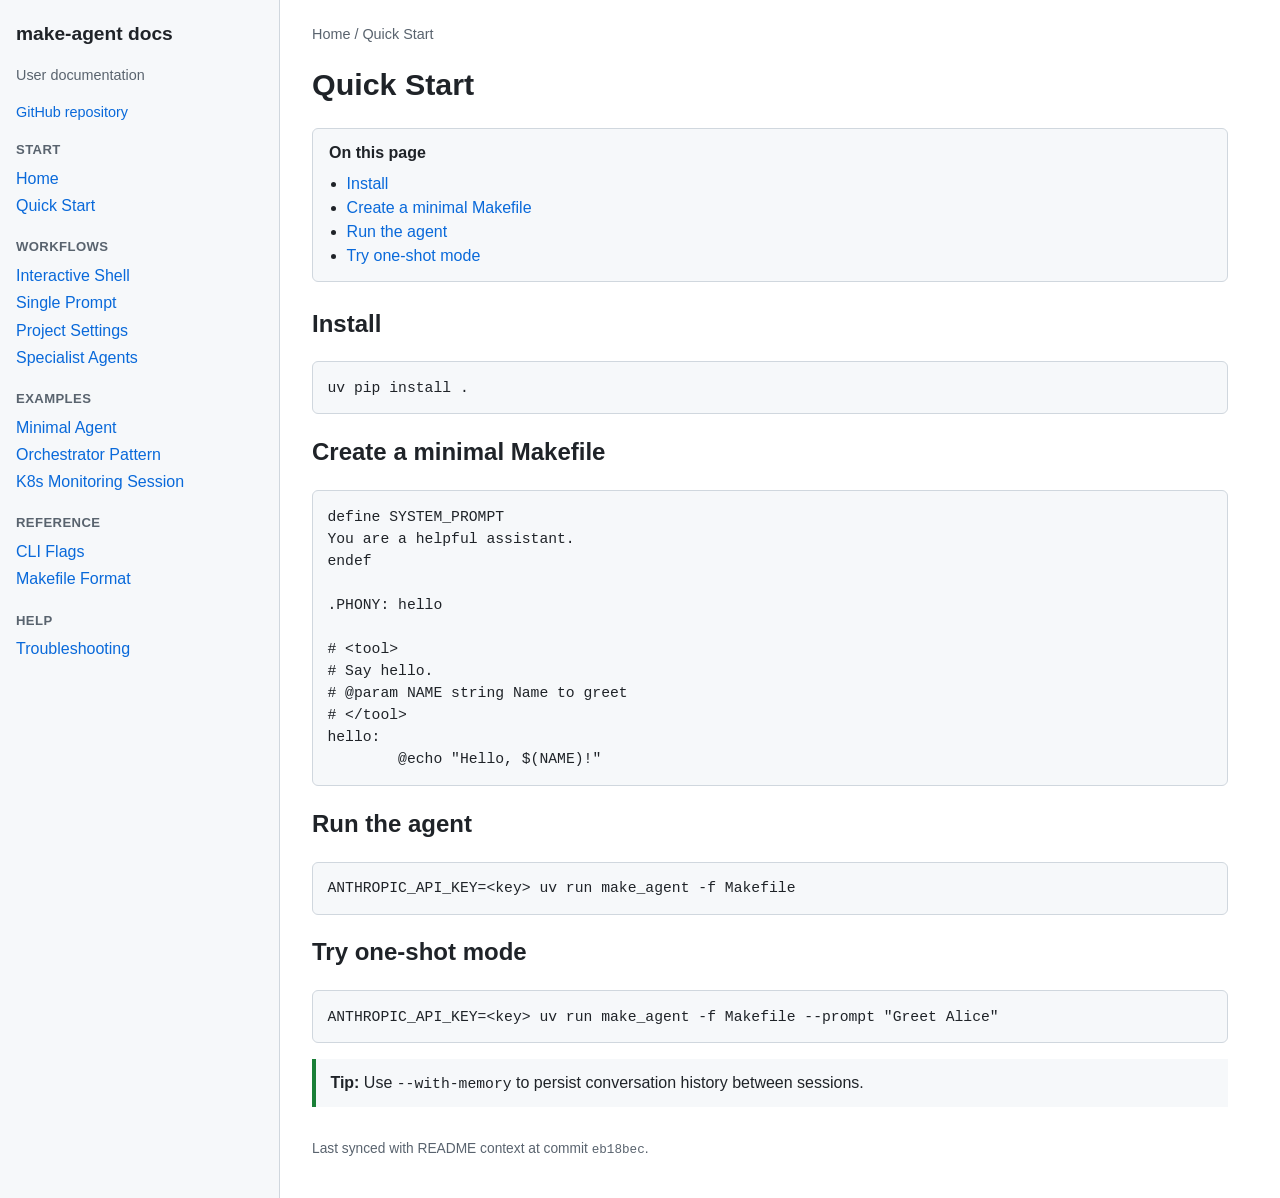
==== docs-site/quickstart.html @ ad82404e "Add docs site" ====
<!doctype html>
<html lang="en">
<head>
  <meta charset="utf-8">
  <meta name="viewport" content="width=device-width, initial-scale=1">
  <title>Quick Start | make-agent docs</title>
  <link rel="stylesheet" href="assets/styles.css">
</head>
<body>
  <div class="layout">
    <aside class="sidebar">
<h1 class="brand"><a href="index.html">make-agent docs</a></h1>
<p class="meta">User documentation</p>
<p class="meta"><a href="https://github.com/dmtr/make-agent">GitHub repository</a></p>
<nav class="nav-section">
<h2>Start</h2>
<ul>
<li><a href="index.html">Home</a></li>
<li><a href="quickstart.html" aria-current="page">Quick Start</a></li>
</ul>
</nav>
<nav class="nav-section">
<h2>Workflows</h2>
<ul>
<li><a href="workflows/interactive-shell.html">Interactive Shell</a></li>
<li><a href="workflows/single-prompt.html">Single Prompt</a></li>
<li><a href="workflows/project-settings.html">Project Settings</a></li>
<li><a href="workflows/specialist-agents.html">Specialist Agents</a></li>
</ul>
</nav>
<nav class="nav-section">
<h2>Examples</h2>
<ul>
<li><a href="examples/minimal-agent.html">Minimal Agent</a></li>
<li><a href="examples/orchestrator-pattern.html">Orchestrator Pattern</a></li>
<li><a href="examples/k8s-monitoring-session.html">K8s Monitoring Session</a></li>
</ul>
</nav>
<nav class="nav-section">
<h2>Reference</h2>
<ul>
<li><a href="reference/cli.html">CLI Flags</a></li>
<li><a href="reference/makefile-format.html">Makefile Format</a></li>
</ul>
</nav>
<nav class="nav-section">
<h2>Help</h2>
<ul>
<li><a href="troubleshooting.html">Troubleshooting</a></li>
</ul>
</nav>
    </aside>
    <main class="main">
      <p class="breadcrumbs">Home / Quick Start</p>
      <h1>Quick Start</h1>
      <section class="on-this-page">
        <h2>On this page</h2>
        <ul>
  <li><a href="#install">Install</a></li>
  <li><a href="#create-makefile">Create a minimal Makefile</a></li>
  <li><a href="#run-agent">Run the agent</a></li>
  <li><a href="#single-prompt">Try one-shot mode</a></li>
</ul>
      </section>
      <section id="install">
  <h2>Install</h2>
  <pre><code>uv pip install .</code></pre>
</section>
<section id="create-makefile">
  <h2>Create a minimal Makefile</h2>
  <pre><code>define SYSTEM_PROMPT
You are a helpful assistant.
endef

.PHONY: hello

# &lt;tool&gt;
# Say hello.
# @param NAME string Name to greet
# &lt;/tool&gt;
hello:
	@echo "Hello, $(NAME)!"</code></pre>
</section>
<section id="run-agent">
  <h2>Run the agent</h2>
  <pre><code>ANTHROPIC_API_KEY=&lt;key&gt; uv run make_agent -f Makefile</code></pre>
</section>
<section id="single-prompt">
  <h2>Try one-shot mode</h2>
  <pre><code>ANTHROPIC_API_KEY=&lt;key&gt; uv run make_agent -f Makefile --prompt "Greet Alice"</code></pre>
  <div class="tip"><strong>Tip:</strong> Use <code>--with-memory</code> to persist conversation history between sessions.</div>
</section>
      <p class="footer-note">Last synced with README context at commit <code>eb18bec</code>.</p>
    </main>
  </div>
</body>
</html>
---- docs-site/assets/styles.css ----
:root {
  --bg: #ffffff;
  --bg-muted: #f6f8fa;
  --text: #1f2328;
  --text-muted: #59636e;
  --border: #d0d7de;
  --link: #0969da;
  --code-bg: #f6f8fa;
}

* {
  box-sizing: border-box;
}

html,
body {
  margin: 0;
  padding: 0;
  background: var(--bg);
  color: var(--text);
  font-family: -apple-system, BlinkMacSystemFont, "Segoe UI", Helvetica, Arial, sans-serif;
  line-height: 1.5;
}

a {
  color: var(--link);
  text-decoration: none;
}

a:hover,
a:focus {
  text-decoration: underline;
}

.layout {
  display: grid;
  grid-template-columns: 280px 1fr;
  min-height: 100vh;
}

.sidebar {
  border-right: 1px solid var(--border);
  background: var(--bg-muted);
  padding: 1.25rem 1rem;
}

.brand {
  margin: 0 0 1rem;
  font-size: 1.2rem;
}

.brand a {
  color: var(--text);
}

.sidebar .meta {
  margin: 0 0 1rem;
  color: var(--text-muted);
  font-size: 0.9rem;
}

.nav-section {
  margin-bottom: 1.2rem;
}

.nav-section h2 {
  margin: 0 0 0.45rem;
  font-size: 0.82rem;
  letter-spacing: 0.03em;
  text-transform: uppercase;
  color: var(--text-muted);
}

.nav-section ul {
  list-style: none;
  margin: 0;
  padding: 0;
}

.nav-section li {
  margin: 0.2rem 0;
}

.main {
  padding: 1.5rem 2rem;
  max-width: 980px;
}

.breadcrumbs {
  margin: 0 0 1rem;
  color: var(--text-muted);
  font-size: 0.9rem;
}

.main h1 {
  margin-top: 0;
  font-size: 1.9rem;
}

.note,
.tip,
.warning {
  border-left: 4px solid var(--border);
  background: var(--bg-muted);
  padding: 0.75rem 0.9rem;
  margin: 1rem 0;
}

.tip {
  border-left-color: #1a7f37;
}

.warning {
  border-left-color: #cf222e;
}

pre {
  margin: 0.8rem 0;
  padding: 0.9rem;
  overflow-x: auto;
  background: var(--code-bg);
  border: 1px solid var(--border);
  border-radius: 6px;
}

code {
  font-family: ui-monospace, SFMono-Regular, SF Mono, Menlo, Consolas, "Liberation Mono", monospace;
  font-size: 0.92em;
}

.on-this-page {
  border: 1px solid var(--border);
  background: var(--bg-muted);
  border-radius: 6px;
  padding: 0.8rem 1rem;
  margin: 1rem 0 1.5rem;
}

.on-this-page h2 {
  margin: 0 0 0.4rem;
  font-size: 1rem;
}

.on-this-page ul {
  margin: 0;
  padding-left: 1.1rem;
}

.footer-note {
  margin-top: 2rem;
  color: var(--text-muted);
  font-size: 0.86rem;
}

@media (max-width: 900px) {
  .layout {
    display: block;
  }

  .sidebar {
    border-right: 0;
    border-bottom: 1px solid var(--border);
  }

  .main {
    padding: 1.2rem 1rem 1.6rem;
  }
}


table {
  width: 100%;
  border-collapse: collapse;
  margin: 0.8rem 0 1rem;
}

th,
td {
  border: 1px solid var(--border);
  padding: 0.5rem 0.6rem;
  text-align: left;
  vertical-align: top;
}

th {
  background: var(--bg-muted);
}
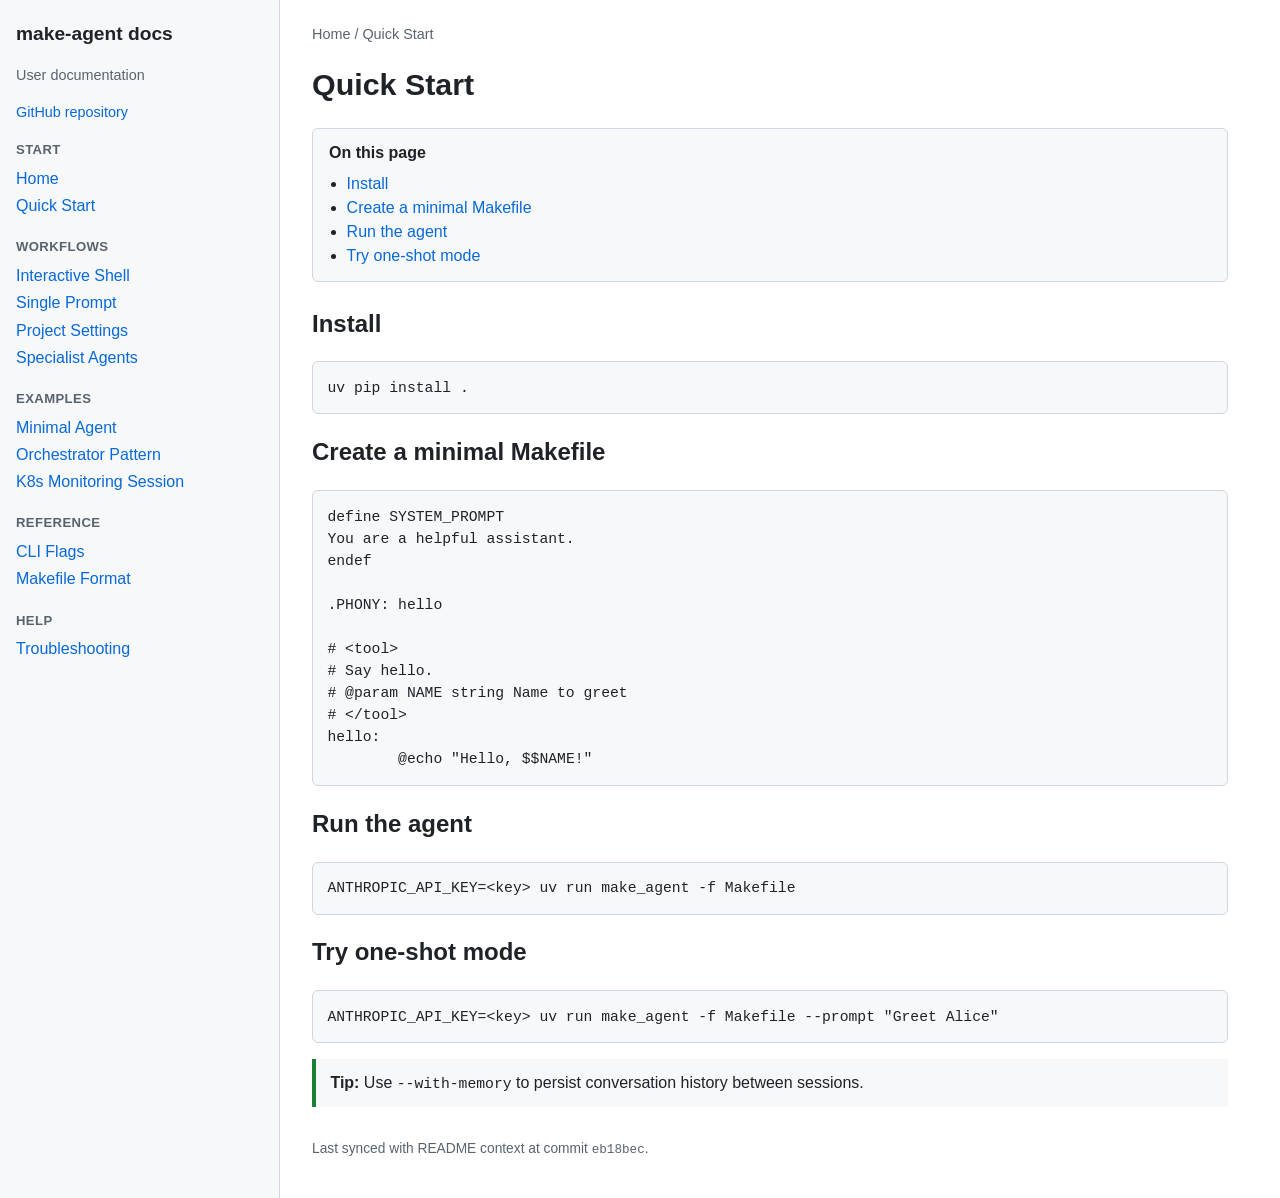
==== commit f8e770b7: "Add AgentManager. Refactoring. Token usage. Improve tool calling reliability. Exclude current agent " ====
--- a/docs-site/quickstart.html
+++ b/docs-site/quickstart.html
@@ -79,7 +79,7 @@
 # @param NAME string Name to greet
 # &lt;/tool&gt;
 hello:
-	@echo "Hello, $(NAME)!"</code></pre>
+	@echo "Hello, $$NAME!"</code></pre>
 </section>
 <section id="run-agent">
   <h2>Run the agent</h2>
